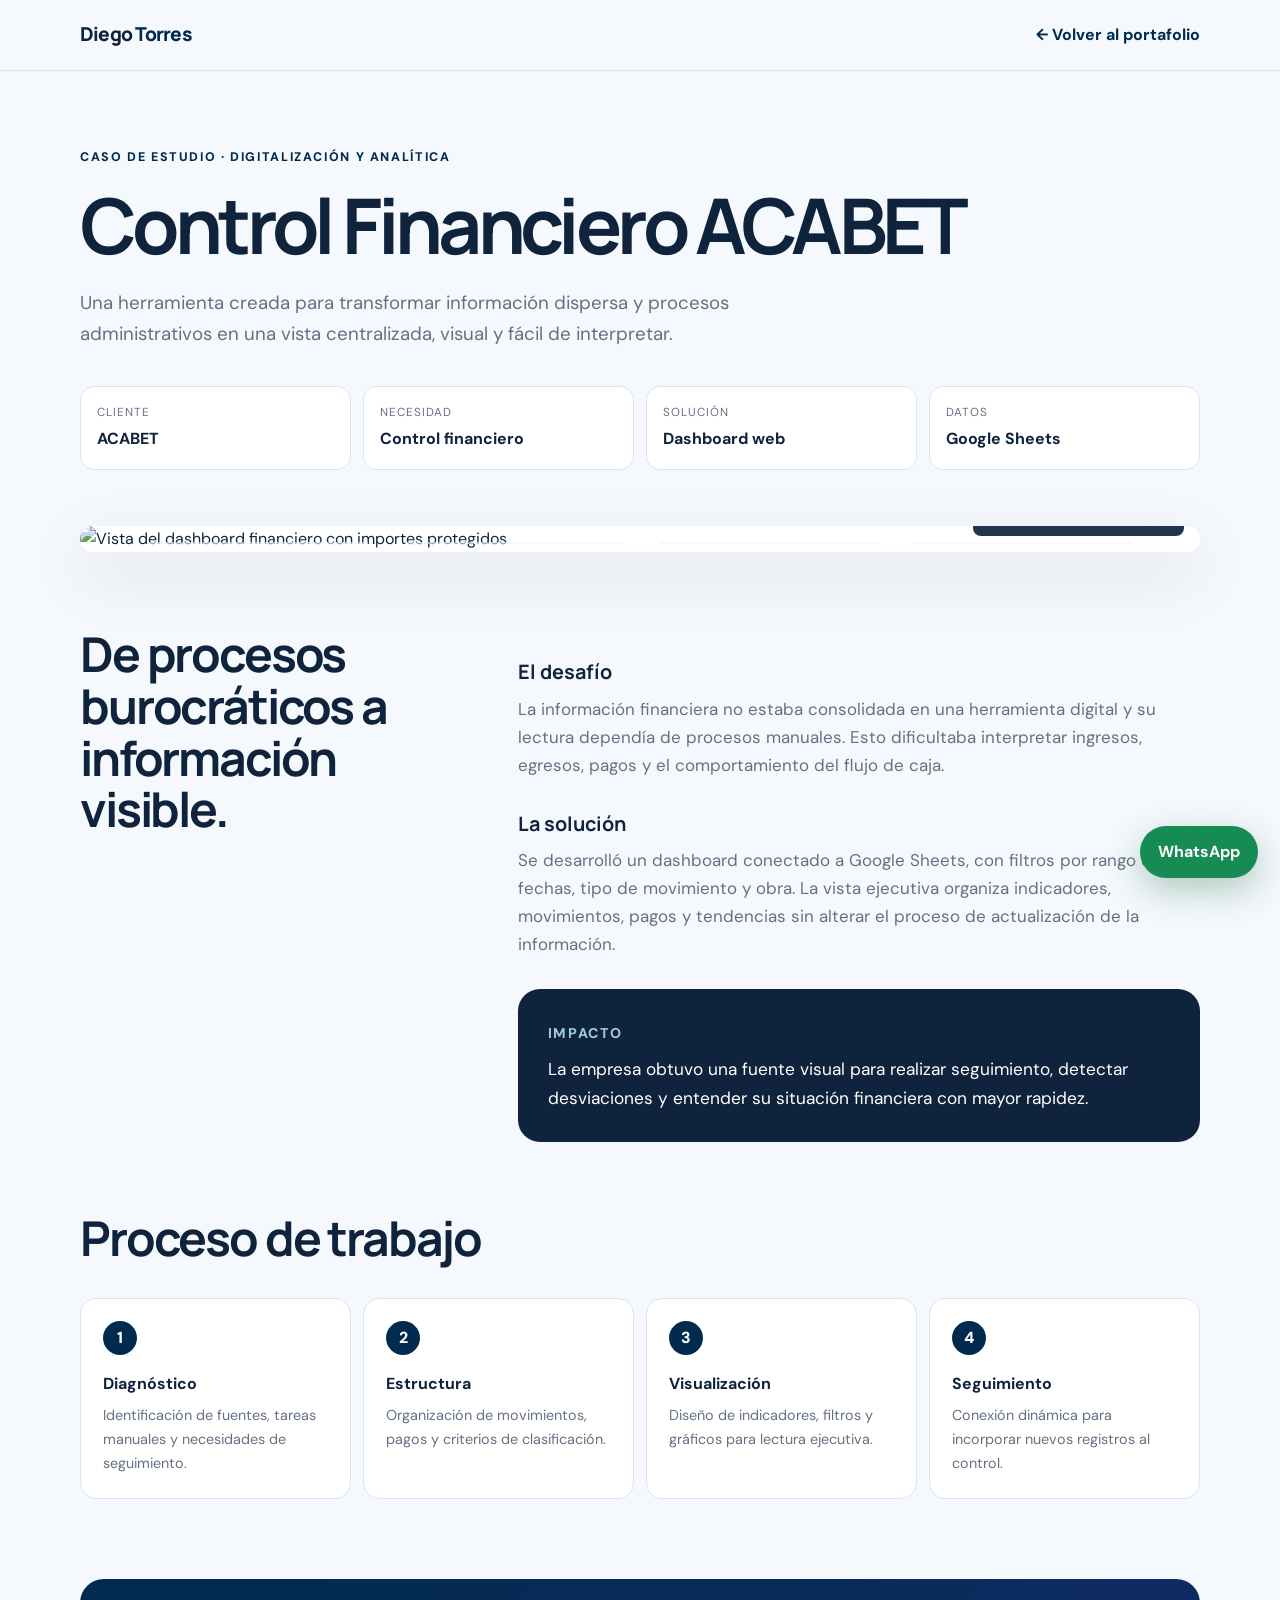
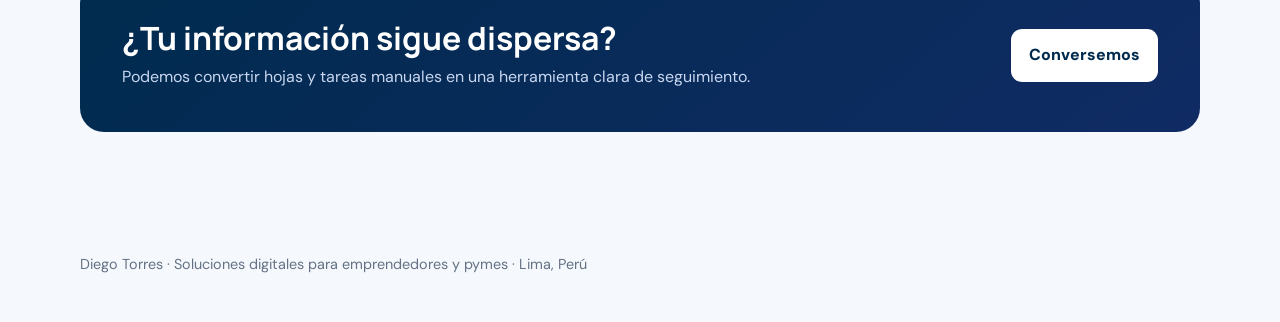
==== proyectos/control-financiero.html @ 8d60b5a7 "Agregar caso de control financiero con datos anonimizados" ====
<!doctype html><html lang="es"><head><meta charset="utf-8"><meta name="viewport" content="width=device-width,initial-scale=1"><meta name="description" content="Caso de estudio: digitalización del Control Financiero ACABET."><title>Control Financiero ACABET — Diego Torres</title><link rel="stylesheet" href="casos.css"></head><body class="finance-case"><header><nav class="wrap"><a class="brand" href="../index.html">Diego <span>Torres</span></a><a class="back" href="../index.html#proyectos">← Volver al portafolio</a></nav></header><main><section class="hero wrap"><span class="kicker">Caso de estudio · Digitalización y analítica</span><h1>Control Financiero ACABET</h1><p>Una herramienta creada para transformar información dispersa y procesos administrativos en una vista centralizada, visual y fácil de interpretar.</p><div class="facts"><div class="fact"><small>Cliente</small><b>ACABET</b></div><div class="fact"><small>Necesidad</small><b>Control financiero</b></div><div class="fact"><small>Solución</small><b>Dashboard web</b></div><div class="fact"><small>Datos</small><b>Google Sheets</b></div></div></section><section class="wrap"><div class="dashboard-frame"><img src="../acabet-dashboard.jpg" alt="Vista del dashboard financiero con importes protegidos"><span class="blur-value b1"></span><span class="blur-value b2"></span><span class="blur-value b3"></span><span class="blur-value b4"></span><span class="privacy">Información financiera protegida</span></div></section><section class="content wrap"><div class="split"><h2>De procesos burocráticos a información visible.</h2><div class="copy"><h3>El desafío</h3><p>La información financiera no estaba consolidada en una herramienta digital y su lectura dependía de procesos manuales. Esto dificultaba interpretar ingresos, egresos, pagos y el comportamiento del flujo de caja.</p><h3>La solución</h3><p>Se desarrolló un dashboard conectado a Google Sheets, con filtros por rango de fechas, tipo de movimiento y obra. La vista ejecutiva organiza indicadores, movimientos, pagos y tendencias sin alterar el proceso de actualización de la información.</p><div class="impact"><small>Impacto</small><p>La empresa obtuvo una fuente visual para realizar seguimiento, detectar desviaciones y entender su situación financiera con mayor rapidez.</p></div></div></div><h2 class="section-title">Proceso de trabajo</h2><div class="steps"><div class="step"><span>1</span><b>Diagnóstico</b><p>Identificación de fuentes, tareas manuales y necesidades de seguimiento.</p></div><div class="step"><span>2</span><b>Estructura</b><p>Organización de movimientos, pagos y criterios de clasificación.</p></div><div class="step"><span>3</span><b>Visualización</b><p>Diseño de indicadores, filtros y gráficos para lectura ejecutiva.</p></div><div class="step"><span>4</span><b>Seguimiento</b><p>Conexión dinámica para incorporar nuevos registros al control.</p></div></div><div class="cta"><div><h2>¿Tu información sigue dispersa?</h2><p>Podemos convertir hojas y tareas manuales en una herramienta clara de seguimiento.</p></div><a class="button" href="https://wa.me/51934466995?text=Hola%20Diego%2C%20vi%20el%20caso%20del%20Control%20Financiero%20y%20quisiera%20conversar%20sobre%20un%20dashboard." target="_blank" rel="noopener">Conversemos</a></div></section></main><footer><div class="wrap">Diego Torres · Soluciones digitales para emprendedores y pymes · Lima, Perú</div></footer><a class="floating-wa" href="https://wa.me/51934466995" target="_blank" rel="noopener">WhatsApp</a></body></html>
---- proyectos/casos.css ----
@import url("https://fonts.googleapis.com/css2?family=DM+Sans:wght@400;500;600;700&family=Manrope:wght@600;700;800&display=swap");
:root{--ink:#10233c;--muted:#647184;--paper:#f5f8fc;--white:#fff;--blue:#1546d2;--cyan:#22b6c8;--orange:#ff7247;--green:#75864d;--line:#dce3ee;--shadow:0 22px 65px rgba(26,45,78,.12)}
*{box-sizing:border-box}html{scroll-behavior:smooth}body{margin:0;background:var(--paper);color:var(--ink);font:16px/1.65 "DM Sans",sans-serif}.honda-case{--blue:#063b67;--cyan:#ff7200}.finance-case{--blue:#002b4e;--cyan:#22b6c8}.daza-case{--blue:#657444;--cyan:#b8a462;--ink:#30372a;--paper:#f7f4ed}h1,h2,h3,.brand{font-family:Manrope,sans-serif}.wrap{width:min(1120px,calc(100% - 40px));margin:auto}a{color:inherit;text-decoration:none}header{background:rgba(245,248,252,.9);backdrop-filter:blur(14px);position:sticky;top:0;z-index:20;border-bottom:1px solid var(--line)}nav{height:70px;display:flex;align-items:center;justify-content:space-between}.brand{font-weight:800;font-size:1.2rem;letter-spacing:-.04em}.brand span{color:var(--blue)}.back{color:var(--blue);font-weight:700}.hero{padding:72px 0 56px}.kicker{font-size:.78rem;text-transform:uppercase;letter-spacing:.13em;color:var(--blue);font-weight:800}.hero h1{font-size:clamp(2.7rem,6vw,5.2rem);line-height:1;letter-spacing:-.06em;margin:18px 0 24px;max-width:900px}.hero p{font-size:1.17rem;color:var(--muted);max-width:760px}.facts{display:grid;grid-template-columns:repeat(4,1fr);gap:12px;margin-top:36px}.fact{background:white;border:1px solid var(--line);border-radius:14px;padding:16px}.fact small{display:block;color:var(--muted);font-size:.73rem;text-transform:uppercase;letter-spacing:.09em}.fact b{display:block;margin-top:4px}.cover{background:var(--ink);border-radius:24px;padding:22px;box-shadow:var(--shadow)}.cover img{display:block;width:100%;border-radius:13px}.content{padding:76px 0}.split{display:grid;grid-template-columns:.7fr 1.3fr;gap:70px;margin-bottom:70px}.split h2,.section-title{font-size:clamp(2rem,4vw,3rem);line-height:1.08;letter-spacing:-.045em;margin:0}.copy{color:var(--muted);font-size:1.06rem}.copy h3{color:var(--ink);margin:28px 0 7px}.copy p{margin-top:0}.impact{background:var(--ink);color:white;border-radius:22px;padding:30px;margin-top:30px}.impact small{color:#9ecbd6;text-transform:uppercase;letter-spacing:.12em;font-weight:800}.impact p{color:white;margin:8px 0 0;font-size:1.08rem}.gallery{display:grid;grid-template-columns:repeat(3,1fr);gap:15px;margin-top:30px}.gallery figure{margin:0;background:white;border:1px solid var(--line);border-radius:16px;overflow:hidden}.gallery img{display:block;width:100%}.gallery figcaption{padding:12px 15px;font-weight:700;font-size:.88rem}.dashboard-frame{position:relative;overflow:hidden;border-radius:18px;background:white;box-shadow:var(--shadow)}.dashboard-frame img{display:block;width:100%}.blur-value{position:absolute;top:62.2%;height:8.5%;border-radius:8px;background:rgba(240,245,249,.6);backdrop-filter:blur(12px);-webkit-backdrop-filter:blur(12px)}.b1{left:6.2%;width:19.5%}.b2{left:29%;width:19.5%}.b3{left:51.8%;width:19.5%}.b4{left:74.5%;width:19.5%}.privacy{position:absolute;right:16px;bottom:16px;background:rgba(16,35,60,.92);color:white;border-radius:8px;padding:8px 11px;font-size:.75rem;font-weight:700}.two-images{display:grid;grid-template-columns:1.6fr .6fr;gap:15px;align-items:stretch}.two-images img{width:100%;height:100%;object-fit:cover;border-radius:18px;box-shadow:var(--shadow)}.steps{display:grid;grid-template-columns:repeat(4,1fr);gap:12px;margin:34px 0 70px}.step{background:white;border:1px solid var(--line);border-radius:16px;padding:22px}.step span{display:grid;place-items:center;width:34px;height:34px;border-radius:50%;background:var(--blue);color:white;font-weight:800}.step b{display:block;margin:16px 0 7px}.step p{color:var(--muted);font-size:.9rem;margin:0}.cta{margin:80px 0 0;background:linear-gradient(140deg,var(--blue),#102b64);color:white;border-radius:24px;padding:42px;display:flex;align-items:center;justify-content:space-between;gap:28px}.cta h2{font-size:2rem;line-height:1.1;margin:0}.cta p{color:#c9d7f1;margin:8px 0 0}.button{background:white;color:var(--blue);padding:13px 18px;border-radius:11px;font-weight:800;white-space:nowrap}.external{color:var(--blue);font-weight:800;display:inline-block;margin-top:18px}footer{padding:45px 0;color:var(--muted);font-size:.9rem}.floating-wa{position:fixed;right:22px;bottom:22px;z-index:30;background:#168b53;color:white;border-radius:999px;padding:13px 18px;font-weight:700;box-shadow:0 12px 34px rgba(17,94,56,.3)}
@media(max-width:780px){.facts,.steps{grid-template-columns:1fr 1fr}.split{grid-template-columns:1fr;gap:25px}.gallery{grid-template-columns:1fr}.two-images{grid-template-columns:1fr}.cta{align-items:flex-start;flex-direction:column}}@media(max-width:500px){.facts,.steps{grid-template-columns:1fr}.hero{padding-top:48px}.hero h1{font-size:3rem}.cover{padding:10px}.cta{padding:28px}.floating-wa{right:13px;bottom:13px}}
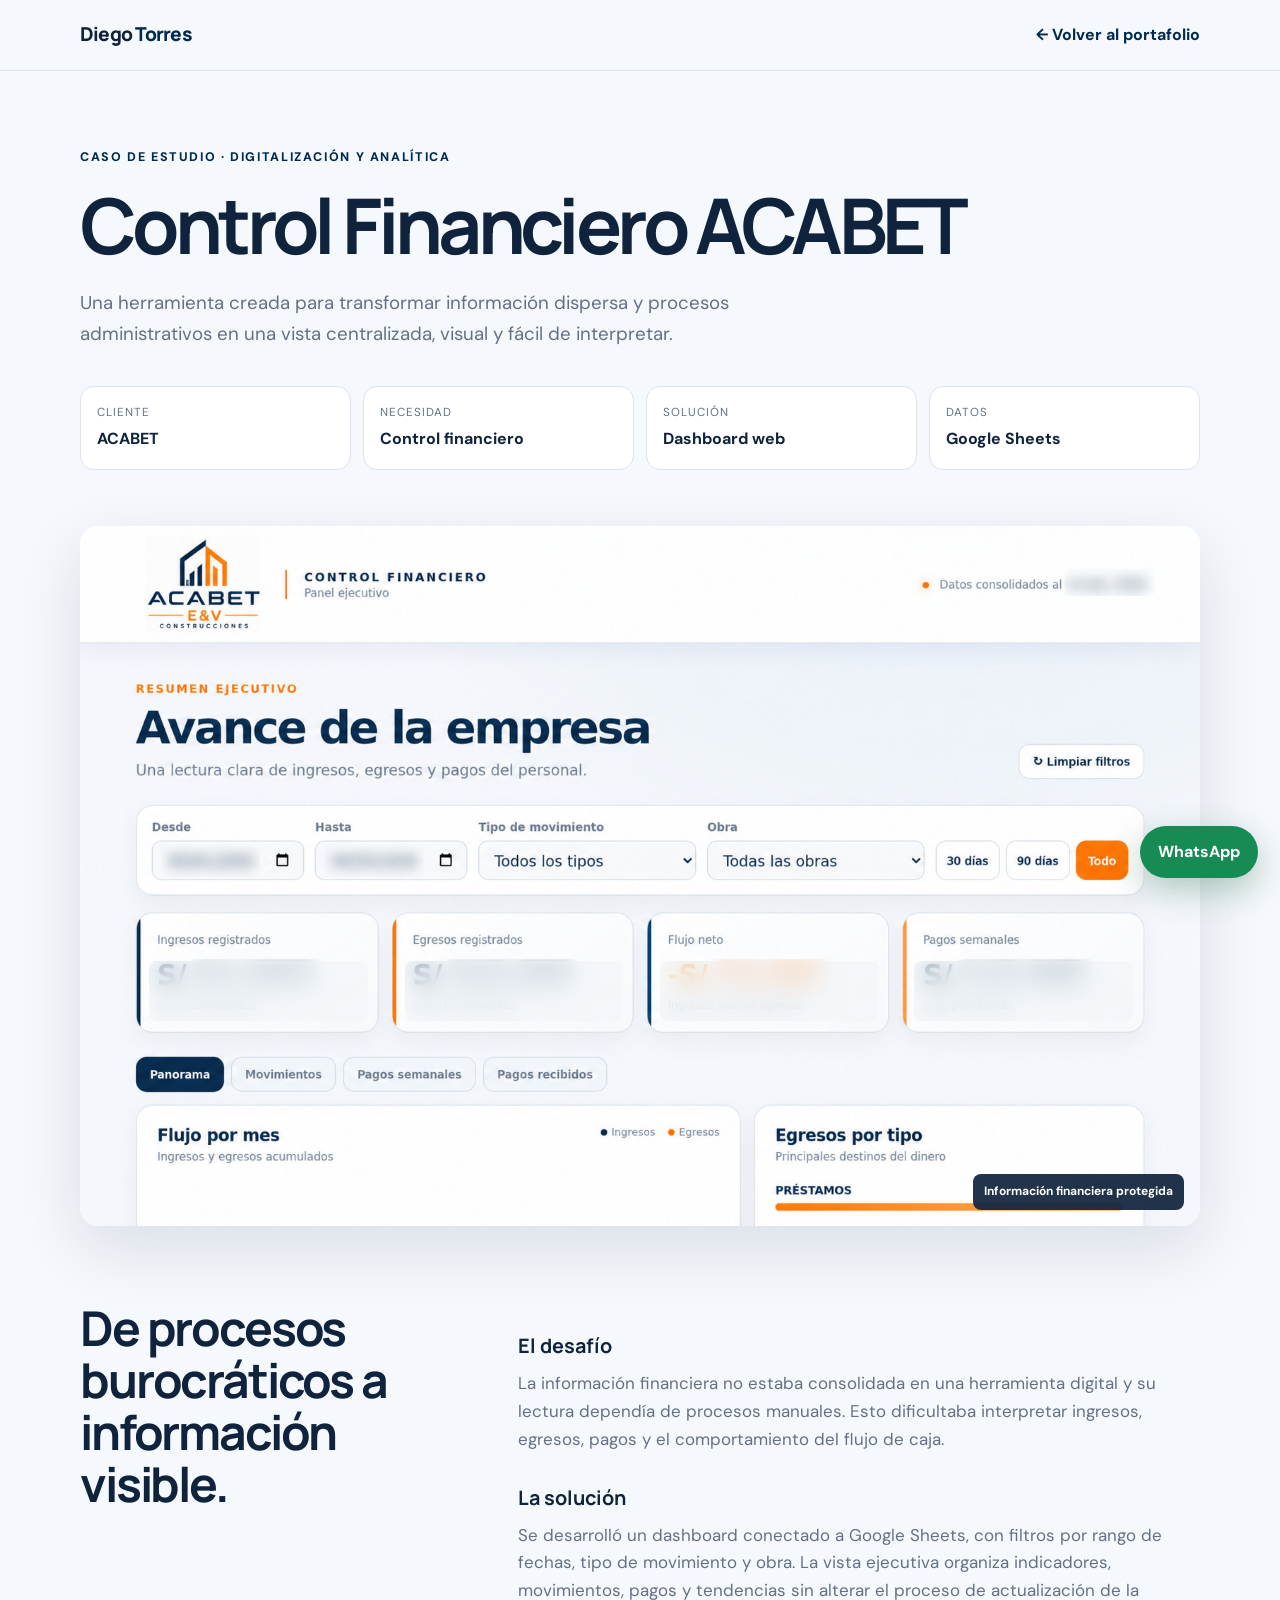
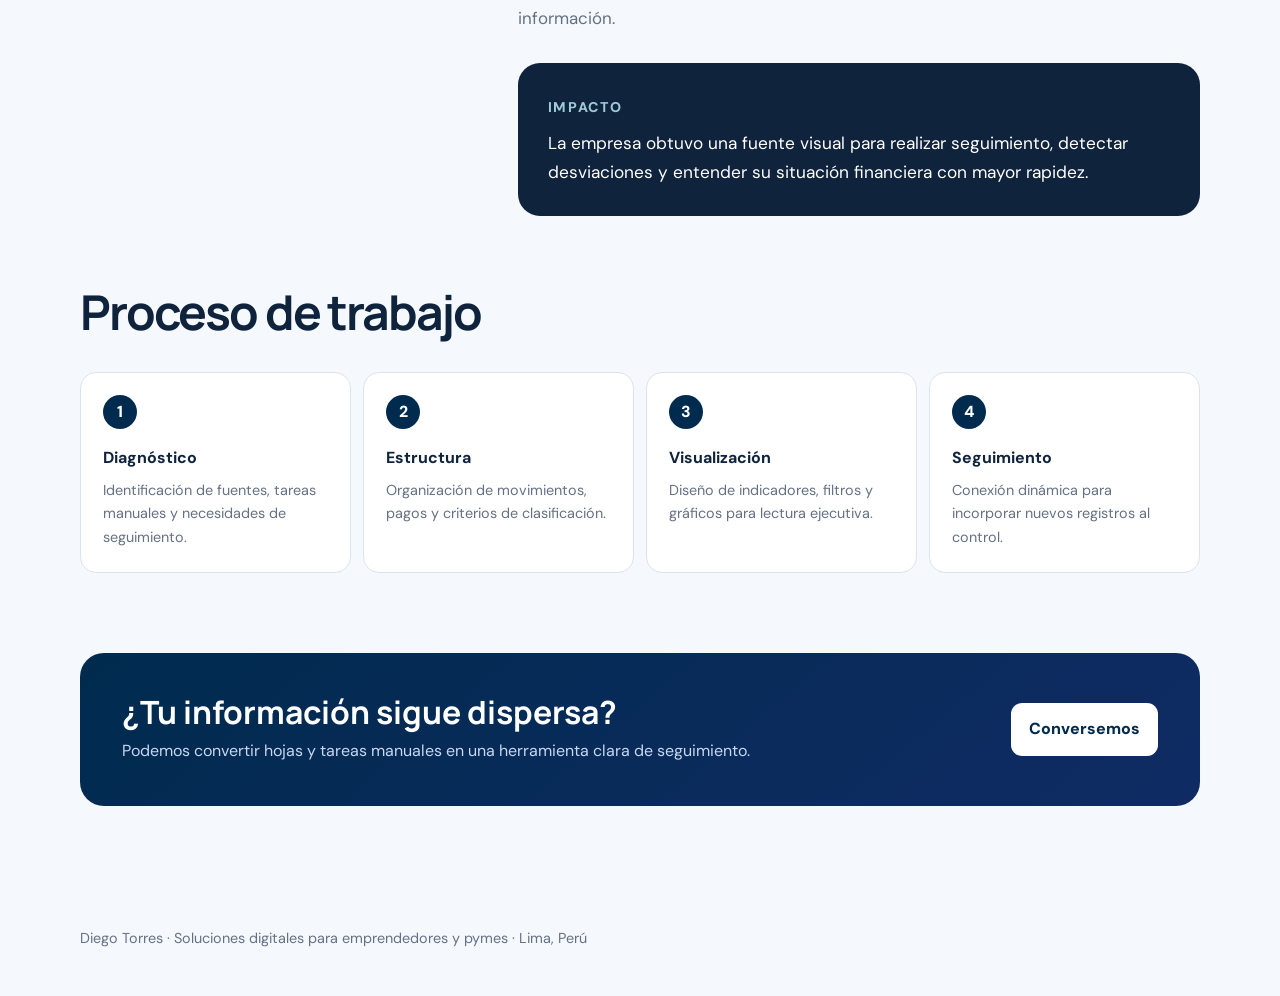
==== commit b8f81079: "Mejorar resolución de imágenes y limpiar enlaces" ====
--- a/proyectos/control-financiero.html
+++ b/proyectos/control-financiero.html
@@ -1 +1 @@
-<!doctype html><html lang="es"><head><meta charset="utf-8"><meta name="viewport" content="width=device-width,initial-scale=1"><meta name="description" content="Caso de estudio: digitalización del Control Financiero ACABET."><title>Control Financiero ACABET — Diego Torres</title><link rel="stylesheet" href="casos.css"></head><body class="finance-case"><header><nav class="wrap"><a class="brand" href="../index.html">Diego <span>Torres</span></a><a class="back" href="../index.html#proyectos">← Volver al portafolio</a></nav></header><main><section class="hero wrap"><span class="kicker">Caso de estudio · Digitalización y analítica</span><h1>Control Financiero ACABET</h1><p>Una herramienta creada para transformar información dispersa y procesos administrativos en una vista centralizada, visual y fácil de interpretar.</p><div class="facts"><div class="fact"><small>Cliente</small><b>ACABET</b></div><div class="fact"><small>Necesidad</small><b>Control financiero</b></div><div class="fact"><small>Solución</small><b>Dashboard web</b></div><div class="fact"><small>Datos</small><b>Google Sheets</b></div></div></section><section class="wrap"><div class="dashboard-frame"><img src="../acabet-dashboard.jpg" alt="Vista del dashboard financiero con importes protegidos"><span class="blur-value b1"></span><span class="blur-value b2"></span><span class="blur-value b3"></span><span class="blur-value b4"></span><span class="privacy">Información financiera protegida</span></div></section><section class="content wrap"><div class="split"><h2>De procesos burocráticos a información visible.</h2><div class="copy"><h3>El desafío</h3><p>La información financiera no estaba consolidada en una herramienta digital y su lectura dependía de procesos manuales. Esto dificultaba interpretar ingresos, egresos, pagos y el comportamiento del flujo de caja.</p><h3>La solución</h3><p>Se desarrolló un dashboard conectado a Google Sheets, con filtros por rango de fechas, tipo de movimiento y obra. La vista ejecutiva organiza indicadores, movimientos, pagos y tendencias sin alterar el proceso de actualización de la información.</p><div class="impact"><small>Impacto</small><p>La empresa obtuvo una fuente visual para realizar seguimiento, detectar desviaciones y entender su situación financiera con mayor rapidez.</p></div></div></div><h2 class="section-title">Proceso de trabajo</h2><div class="steps"><div class="step"><span>1</span><b>Diagnóstico</b><p>Identificación de fuentes, tareas manuales y necesidades de seguimiento.</p></div><div class="step"><span>2</span><b>Estructura</b><p>Organización de movimientos, pagos y criterios de clasificación.</p></div><div class="step"><span>3</span><b>Visualización</b><p>Diseño de indicadores, filtros y gráficos para lectura ejecutiva.</p></div><div class="step"><span>4</span><b>Seguimiento</b><p>Conexión dinámica para incorporar nuevos registros al control.</p></div></div><div class="cta"><div><h2>¿Tu información sigue dispersa?</h2><p>Podemos convertir hojas y tareas manuales en una herramienta clara de seguimiento.</p></div><a class="button" href="https://wa.me/51934466995?text=Hola%20Diego%2C%20vi%20el%20caso%20del%20Control%20Financiero%20y%20quisiera%20conversar%20sobre%20un%20dashboard." target="_blank" rel="noopener">Conversemos</a></div></section></main><footer><div class="wrap">Diego Torres · Soluciones digitales para emprendedores y pymes · Lima, Perú</div></footer><a class="floating-wa" href="https://wa.me/51934466995" target="_blank" rel="noopener">WhatsApp</a></body></html>
+<!doctype html><html lang="es"><head><meta charset="utf-8"><meta name="viewport" content="width=device-width,initial-scale=1"><meta name="description" content="Caso de estudio: digitalización del Control Financiero ACABET."><title>Control Financiero ACABET — Diego Torres</title><link rel="stylesheet" href="casos.css"></head><body class="finance-case"><header><nav class="wrap"><a class="brand" href="../">Diego <span>Torres</span></a><a class="back" href="../#proyectos">← Volver al portafolio</a></nav></header><main><section class="hero wrap"><span class="kicker">Caso de estudio · Digitalización y analítica</span><h1>Control Financiero ACABET</h1><p>Una herramienta creada para transformar información dispersa y procesos administrativos en una vista centralizada, visual y fácil de interpretar.</p><div class="facts"><div class="fact"><small>Cliente</small><b>ACABET</b></div><div class="fact"><small>Necesidad</small><b>Control financiero</b></div><div class="fact"><small>Solución</small><b>Dashboard web</b></div><div class="fact"><small>Datos</small><b>Google Sheets</b></div></div></section><section class="wrap"><div class="dashboard-frame"><img src="../acabet-dashboard.jpg" alt="Vista del dashboard financiero con importes protegidos"><span class="blur-value b1"></span><span class="blur-value b2"></span><span class="blur-value b3"></span><span class="blur-value b4"></span><span class="privacy">Información financiera protegida</span></div></section><section class="content wrap"><div class="split"><h2>De procesos burocráticos a información visible.</h2><div class="copy"><h3>El desafío</h3><p>La información financiera no estaba consolidada en una herramienta digital y su lectura dependía de procesos manuales. Esto dificultaba interpretar ingresos, egresos, pagos y el comportamiento del flujo de caja.</p><h3>La solución</h3><p>Se desarrolló un dashboard conectado a Google Sheets, con filtros por rango de fechas, tipo de movimiento y obra. La vista ejecutiva organiza indicadores, movimientos, pagos y tendencias sin alterar el proceso de actualización de la información.</p><div class="impact"><small>Impacto</small><p>La empresa obtuvo una fuente visual para realizar seguimiento, detectar desviaciones y entender su situación financiera con mayor rapidez.</p></div></div></div><h2 class="section-title">Proceso de trabajo</h2><div class="steps"><div class="step"><span>1</span><b>Diagnóstico</b><p>Identificación de fuentes, tareas manuales y necesidades de seguimiento.</p></div><div class="step"><span>2</span><b>Estructura</b><p>Organización de movimientos, pagos y criterios de clasificación.</p></div><div class="step"><span>3</span><b>Visualización</b><p>Diseño de indicadores, filtros y gráficos para lectura ejecutiva.</p></div><div class="step"><span>4</span><b>Seguimiento</b><p>Conexión dinámica para incorporar nuevos registros al control.</p></div></div><div class="cta"><div><h2>¿Tu información sigue dispersa?</h2><p>Podemos convertir hojas y tareas manuales en una herramienta clara de seguimiento.</p></div><a class="button" href="https://wa.me/51934466995?text=Hola%20Diego%2C%20vi%20el%20caso%20del%20Control%20Financiero%20y%20quisiera%20conversar%20sobre%20un%20dashboard." target="_blank" rel="noopener">Conversemos</a></div></section></main><footer><div class="wrap">Diego Torres · Soluciones digitales para emprendedores y pymes · Lima, Perú</div></footer><a class="floating-wa" href="https://wa.me/51934466995" target="_blank" rel="noopener">WhatsApp</a></body></html>
